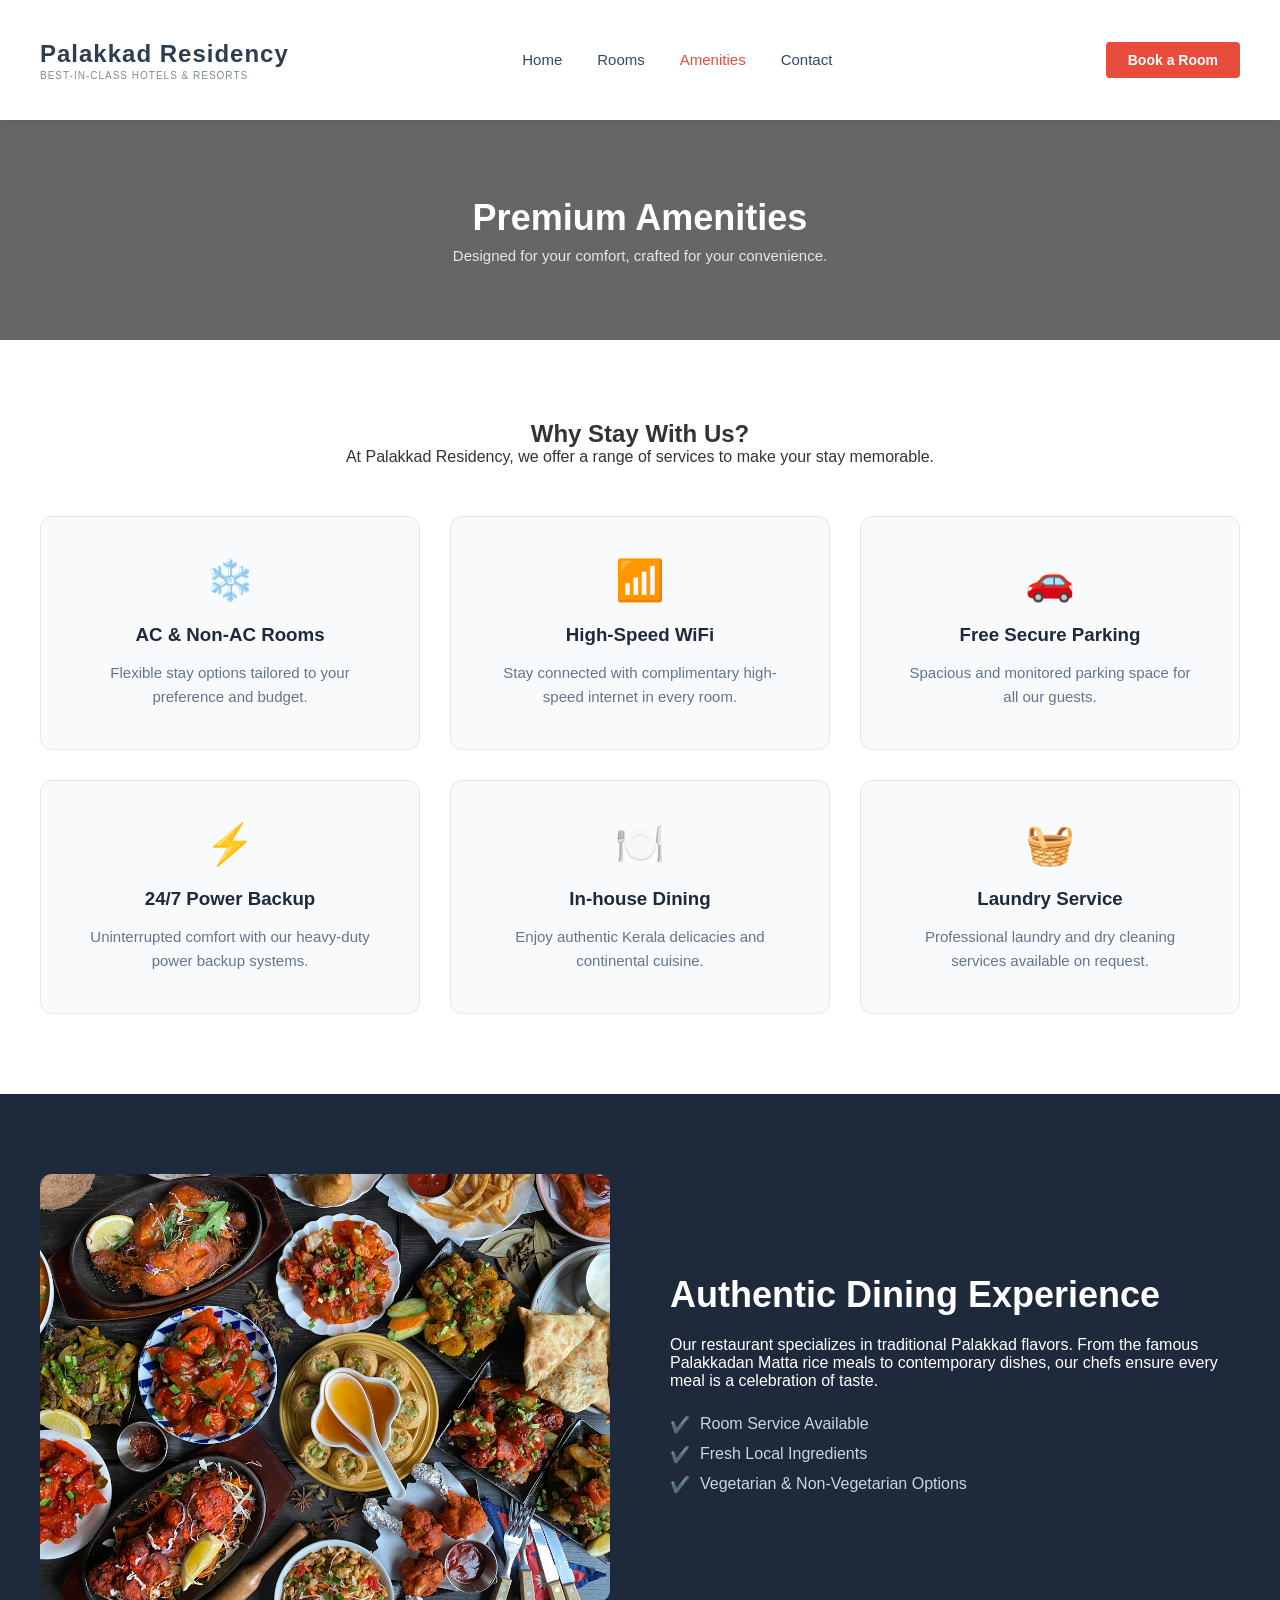
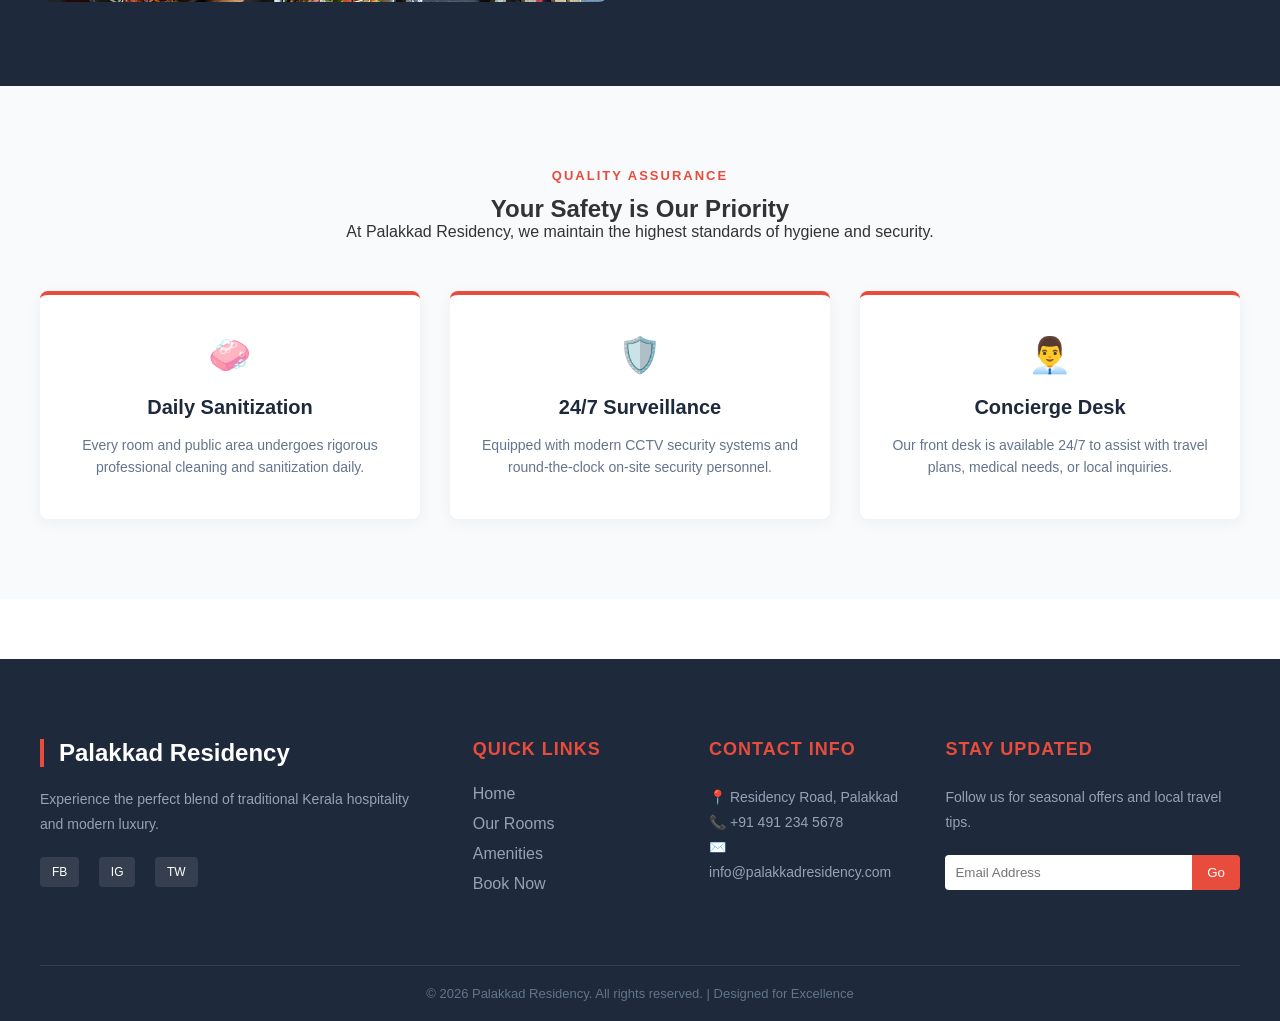
==== about.html @ 234099f1 "Add files via upload" ====
<!DOCTYPE html>
<html lang="en">
<head>
    <meta charset="UTF-8">
    <meta name="viewport" content="width=device-width, initial-scale=1.0">
    <title>Amenities | Palakkad Residency</title>
    <link rel="stylesheet" href="style.css">
</head>
<body>

    <header class="site-header">
        <div class="logo">
            <a href="index.html">
                <span class="brand-name">Palakkad Residency</span>
                <span class="brand-sub">Best-in-class Hotels & Resorts</span>
            </a>
        </div>
        <nav class="main-nav">
            <ul>
                <li><a href="index.html" class="nav-link">Home</a></li>
                <li><a href="rooms.html" class="nav-link">Rooms</a></li>
                <li><a href="about.html" class="nav-link active">Amenities</a></li>
                <li><a href="contact.html" class="nav-link">Contact</a></li>
            </ul>
        </nav>
        <div class="header-cta">
            <a href="booking.html" class="btn-primary">Book a Room</a>
        </div>
    </header>

    <main>
        <section class="page-title-banner" style="background-image: linear-gradient(rgba(0,0,0,0.6), rgba(0,0,0,0.6)), url('https://images.unsplash.com/photo-1566073771259-6a8506099945?auto=format&fit=crop&w=1920&q=80');">
            <h1>Premium Amenities</h1>
            <p>Designed for your comfort, crafted for your convenience.</p>
        </section>

        <section class="amenities-intro">
            <div class="section-title">
                <h2 style="text-align:center;">Why Stay With Us?</h2>
                <p style="text-align:center;">At Palakkad Residency, we offer a range of services to make your stay memorable.</p>
            </div>
            
            <div class="amenities-grid">
                <div class="amenity-card">
                    <div class="amenity-icon">❄️</div>
                    <h3>AC & Non-AC Rooms</h3>
                    <p>Flexible stay options tailored to your preference and budget.</p>
                </div>
                <div class="amenity-card">
                    <div class="amenity-icon">📶</div>
                    <h3>High-Speed WiFi</h3>
                    <p>Stay connected with complimentary high-speed internet in every room.</p>
                </div>
                <div class="amenity-card">
                    <div class="amenity-icon">🚗</div>
                    <h3>Free Secure Parking</h3>
                    <p>Spacious and monitored parking space for all our guests.</p>
                </div>
                <div class="amenity-card">
                    <div class="amenity-icon">⚡</div>
                    <h3>24/7 Power Backup</h3>
                    <p>Uninterrupted comfort with our heavy-duty power backup systems.</p>
                </div>
                <div class="amenity-card">
                    <div class="amenity-icon">🍽️</div>
                    <h3>In-house Dining</h3>
                    <p>Enjoy authentic Kerala delicacies and continental cuisine.</p>
                </div>
                <div class="amenity-card">
                    <div class="amenity-icon">🧺</div>
                    <h3>Laundry Service</h3>
                    <p>Professional laundry and dry cleaning services available on request.</p>
                </div>
            </div>
        </section>

        <section class="dining-highlight">
            <div class="highlight-container">
                <div class="highlight-image">
                    <img src="dining.avif" alt="Restaurant">
                </div>
                <div class="highlight-text">
                    <h2>Authentic Dining Experience</h2>
                    <p>Our restaurant specializes in traditional Palakkad flavors. From the famous Palakkadan Matta rice meals to contemporary dishes, our chefs ensure every meal is a celebration of taste.</p>
                    <ul class="check-list">
                        <li>Room Service Available</li>
                        <li>Fresh Local Ingredients</li>
                        <li>Vegetarian & Non-Vegetarian Options</li>
                    </ul>
                </div>
            </div>
        </section>
        <section class="standards-section">
            <div class="section-title" style="text-align: center; margin-bottom: 50px;">
                <span class="section-badge">Quality Assurance</span>
                <h2>Your Safety is Our Priority</h2>
                <p>At Palakkad Residency, we maintain the highest standards of hygiene and security.</p>
            </div>
        
            <div class="standards-grid">
                <div class="standard-item">
                    <div class="standard-icon">🧼</div>
                    <h4>Daily Sanitization</h4>
                    <p>Every room and public area undergoes rigorous professional cleaning and sanitization daily.</p>
                </div>
        
                <div class="standard-item">
                    <div class="standard-icon">🛡️</div>
                    <h4>24/7 Surveillance</h4>
                    <p>Equipped with modern CCTV security systems and round-the-clock on-site security personnel.</p>
                </div>
        
                <div class="standard-item">
                    <div class="standard-icon">👨‍💼</div>
                    <h4>Concierge Desk</h4>
                    <p>Our front desk is available 24/7 to assist with travel plans, medical needs, or local inquiries.</p>
                </div>
            </div>
        </section>
    </main>

    <footer class="site-footer">
        <div class="footer-container">
            <div class="footer-col">
                <h3 class="footer-logo">Palakkad Residency</h3>
                <p>Experience the perfect blend of traditional Kerala hospitality and modern luxury.</p>
                <div class="social-links">
                    <a href="#">FB</a>
                    <a href="#">IG</a>
                    <a href="#">TW</a>
                </div>
            </div>
    
            <div class="footer-col">
                <h4>Quick Links</h4>
                <ul>
                    <li><a href="index.html">Home</a></li>
                    <li><a href="rooms.html">Our Rooms</a></li>
                    <li><a href="about.html">Amenities</a></li>
                    <li><a href="booking.html">Book Now</a></li>
                </ul>
            </div>
    
            <div class="footer-col">
                <h4>Contact Info</h4>
                <p>📍 Residency Road, Palakkad</p>
                <p>📞 +91 491 234 5678</p>
                <p>✉️ info@palakkadresidency.com</p>
            </div>
    
            <div class="footer-col">
                <h4>Stay Updated</h4>
                <p>Follow us for seasonal offers and local travel tips.</p>
                <form class="footer-subscribe">
                    <input type="email" placeholder="Email Address">
                    <button type="submit">Go</button>
                </form>
            </div>
        </div>
    
        <div class="footer-bottom">
            <p>&copy; 2026 Palakkad Residency. All rights reserved. | Designed for Excellence</p>
        </div>
    </footer>

</body>
</html>
---- style.css ----
/* --- GLOBAL RESET & TYPOGRAPHY --- */
* {
    margin: 0;
    padding: 0;
    box-sizing: border-box;
}

body {
    font-family: 'Segoe UI', Tahoma, Geneva, Verdana, sans-serif;
    background-color: #ffffff;
    color: #333333;
    display: flex;
    flex-direction: column;
    min-height: 100vh;
}

/* --- GLOBAL NAVIGATION HEADER --- */
.site-header {
    display: flex;
    justify-content: space-between;
    align-items: center;
    padding: 15px 40px;
    background-color: #ffffff;
    box-shadow: 0 2px 10px rgba(0, 0, 0, 0.08);
    position: relative;
    z-index: 10;
    min-height: 120px;
    max-height: 150px;
}

.logo a {
    text-decoration: none;
    display: flex;
    flex-direction: column;
}

.brand-name {
    font-size: 24px;
    font-weight: bold;
    color: #2c3e50;
    letter-spacing: 1px;
}

.brand-sub {
    font-size: 10px; 
    color: #7f8c8d;
    text-transform: uppercase;
    letter-spacing: 1px; 
    margin-top: 2px;
}

.main-nav ul {
    display: flex;
    list-style: none;
    gap: 35px;
    margin-left: auto;
    margin-right: 40px;
}

.nav-link {
    text-decoration: none;
    color: #34495e;
    font-weight: 500;
    font-size: 15px;
    transition: color 0.2s ease;
}

.nav-link:hover, 
.nav-link.active {
    color: #e74c3c;
}

/* --- BUTTONS --- */
.btn-primary {
    display: inline-block;
    background-color: #e74c3c;
    color: #ffffff;
    text-decoration: none;
    padding: 10px 22px;
    border-radius: 4px;
    font-weight: 600;
    font-size: 14px;
    transition: background-color 0.2s ease;
}

.btn-primary:hover {
    background-color: #c0392b;
}

.btn-secondary {
    display: inline-block;
    background-color: transparent;
    color: #ffffff;
    border: 2px solid #ffffff;
    text-decoration: none;
    padding: 9px 22px;
    border-radius: 4px;
    font-weight: 600;
    font-size: 14px;
    transition: all 0.3s ease;
}

.btn-secondary:hover {
    background-color: #ffffff;
    color: #2c3e50;
}

/* --- HOMEPAGE HERO SLIDER --- */
.hero-section {
    position: relative;
    height: 85vh;
    width: 100%;
    overflow: hidden;
    display: flex;
    align-items: center;
    justify-content: center;
    text-align: center;
}

.hero-slider {
    position: absolute;
    top: 0;
    left: 0;
    width: 100%;
    height: 100%;
    z-index: 1;
}

.slide {
    position: absolute;
    top: 0;
    left: 0;
    width: 100%;
    height: 100%;
    background-size: cover;
    background-position: center;
    background-repeat: no-repeat;
    opacity: 0;
    animation: imageSlider 16s infinite ease-in-out;
}

.hero-slider::after {
    content: '';
    position: absolute;
    top: 0;
    left: 0;
    width: 100%;
    height: 100%;
    background: rgba(0, 0, 0, 0.5);
    z-index: 2;
}

.slide:nth-child(1) { animation-delay: 0s; }
.slide:nth-child(2) { animation-delay: 4s; }
.slide:nth-child(3) { animation-delay: 8s; }
.slide:nth-child(4) { animation-delay: 12s; }

@keyframes imageSlider {
    0% { opacity: 0; }
    5% { opacity: 1; }
    25% { opacity: 1; }
    30% { opacity: 0; }
    100% { opacity: 0; }
}

.hero-content {
    position: relative;
    z-index: 3;
    color: #ffffff;
    max-width: 750px;
    padding: 0 20px;
}

.hero-content h1 {
    font-size: 46px;
    font-weight: 700;
    margin-bottom: 20px;
}

.hero-content p {
    font-size: 18px;
    margin-bottom: 30px;
    line-height: 1.6;
}

.hero-buttons {
    display: flex;
    justify-content: center;
    gap: 20px;
}

/* --- ROOMS STANDALONE PAGE BANNER --- */
.page-title-banner {
    background: linear-gradient(rgba(0, 0, 0, 0.65), rgba(0, 0, 0, 0.65)), 
                url('https://images.unsplash.com/photo-1540555700478-4be289fbecef?auto=format&fit=crop&w=1920&q=80') no-repeat center center/cover;
    height: 220px;
    display: flex;
    flex-direction: column;
    justify-content: center;
    align-items: center;
    color: #ffffff;
    text-align: center;
    padding: 0 20px;
}

.page-title-banner h1 {
    font-size: 36px;
    margin-bottom: 8px;
}

.page-title-banner p {
    font-size: 15px;
    color: #e2e8f0;
    max-width: 550px;
}

/* --- ROOMS CARDS GRID LAYOUT --- */
.rooms-container {
    padding: 60px 40px;
    background-color: #f8fafc;
}

.rooms-grid {
    display: flex;
    justify-content: center;
    gap: 30px;
    flex-wrap: wrap;
    max-width: 1200px;
    margin: 0 auto;
}

.room-card {
    background: #ffffff;
    border-radius: 6px;
    overflow: hidden;
    box-shadow: 0 4px 12px rgba(0,0,0,0.04);
    width: 350px;
    display: flex;
    flex-direction: column;
    transition: transform 0.2s ease;
}

.room-card:hover {
    transform: translateY(-4px);
}

.room-image {
    height: 210px;
    background-size: cover;
    background-position: center;
    background-color: #cbd5e1;
}

.room-details {
    padding: 22px;
    display: flex;
    flex-direction: column;
    flex-grow: 1;
}

.room-details h3 {
    font-size: 20px;
    color: #1e293b;
    margin-bottom: 8px;
}

.room-desc {
    font-size: 14px;
    color: #64748b;
    line-height: 1.5;
    margin-bottom: 18px;
}

.room-variants {
    border-top: 1px solid #f1f5f9;
    border-bottom: 1px solid #f1f5f9;
    padding: 12px 0;
    margin-bottom: 18px;
}

.variant-row {
    display: flex;
    justify-content: space-between;
    font-size: 14px;
    color: #334155;
    margin-bottom: 6px;
}

.variant-row:last-child {
    margin-bottom: 0;
}

.variant-row .price {
    font-weight: 700;
    color: #e74c3c;
}

.variant-row .price small {
    font-weight: 400;
    color: #94a3b8;
    font-size: 11px;
}

.btn-room-book {
    display: block;
    text-align: center;
    background-color: #1e293b;
    color: #ffffff;
    text-decoration: none;
    padding: 11px;
    border-radius: 4px;
    font-weight: 600;
    font-size: 14px;
    transition: background-color 0.2s ease;
    margin-top: auto;
}

.btn-room-book:hover {
    background-color: #e74c3c;
}

/* --- MODERN FOOTER --- */
.site-footer {
    background-color: #1e293b;
    color: #f8fafc;
    padding: 80px 40px 20px;
    margin-top: 60px;
}

.footer-container {
    max-width: 1200px;
    margin: 0 auto;
    display: grid;
    grid-template-columns: 2fr 1fr 1fr 1.5fr;
    gap: 40px;
}

.footer-col h3.footer-logo {
    font-size: 24px;
    color: #ffffff;
    margin-bottom: 20px;
    border-left: 4px solid #e74c3c;
    padding-left: 15px;
}

.footer-col h4 {
    color: #e74c3c;
    margin-bottom: 25px;
    font-size: 18px;
    text-transform: uppercase;
    letter-spacing: 1px;
}

.footer-col p {
    font-size: 14px;
    line-height: 1.8;
    color: #94a3b8;
}

.footer-col ul {
    list-style: none;
}

.footer-col ul li {
    margin-bottom: 12px;
}

.footer-col ul li a {
    color: #94a3b8;
    text-decoration: none;
    transition: color 0.3s;
}

.footer-col ul li a:hover {
    color: #ffffff;
    padding-left: 5px;
}

/* Newsletter Input */
.footer-subscribe {
    display: flex;
    margin-top: 20px;
}

.footer-subscribe input {
    padding: 10px;
    border: none;
    border-radius: 4px 0 0 4px;
    width: 100%;
}

.footer-subscribe button {
    background: #e74c3c;
    color: white;
    border: none;
    padding: 10px 15px;
    border-radius: 0 4px 4px 0;
    cursor: pointer;
}

/* Social Icons Placeholder */
.social-links a {
    display: inline-block;
    margin-right: 15px;
    margin-top: 20px;
    color: #ffffff;
    background: rgba(255,255,255,0.1);
    padding: 8px 12px;
    border-radius: 4px;
    text-decoration: none;
    font-size: 12px;
}

/* Footer Bottom */
.footer-bottom {
    max-width: 1200px;
    margin: 60px auto 0;
    padding-top: 20px;
    border-top: 1px solid rgba(255,255,255,0.1);
    text-align: center;
    font-size: 13px;
    color: #64748b;
}

/* --- WELCOME / FEATURE SECTION --- */
.welcome-section {
    padding: 80px 40px;
    background-color: #ffffff;
}

.welcome-container {
    max-width: 1200px;
    margin: 0 auto;
    display: flex;
    align-items: center;
    gap: 60px; /* Space between text and image */
}

/* Left Content Column */
.welcome-content {
    flex: 1;
}

.section-badge {
    display: inline-block;
    color: #e74c3c;
    font-size: 13px;
    font-weight: 700;
    text-transform: uppercase;
    letter-spacing: 2px;
    margin-bottom: 12px;
}

.welcome-content h2 {
    font-size: 36px;
    color: #2c3e50;
    line-height: 1.3;
    margin-bottom: 20px;
}

.welcome-content p {
    color: #64748b;
    line-height: 1.7;
    font-size: 16px;
    margin-bottom: 30px;
}

/* Feature List Bullets */
.welcome-features {
    list-style: none;
    margin-bottom: 35px;
}

.welcome-features li {
    position: relative;
    padding-left: 25px;
    margin-bottom: 15px;
    color: #334155;
    font-size: 15px;
    line-height: 1.5;
}

/* Custom indicator dot for list items */
.welcome-features li::before {
    content: "✓";
    position: absolute;
    left: 0;
    top: 0;
    color: #e74c3c;
    font-weight: bold;
}

/* Right Image Column Layout */
.welcome-image-box {
    flex: 1;
    position: relative;
    display: flex;
    justify-content: center;
}

.featured-img {
    width: 100%;
    max-width: 500px;
    height: 400px;
    object-fit: cover;
    border-radius: 8px;
    box-shadow: 0 10px 30px rgba(0, 0, 0, 0.1);
}

/* Decorative badge overlapping the image corner */
.experience-badge {
    position: absolute;
    bottom: -20px;
    left: 20px;
    background-color: #1e293b;
    color: #ffffff;
    padding: 15px 25px;
    border-radius: 6px;
    box-shadow: 0 8px 20px rgba(0,0,0,0.15);
    border-left: 4px solid #e74c3c;
    text-align: center;
}

.experience-badge .years {
    display: block;
    font-size: 20px;
    font-weight: 700;
    color: #e74c3c;
    text-transform: uppercase;
}

.experience-badge .text {
    font-size: 12px;
    color: #94a3b8;
    text-transform: uppercase;
    letter-spacing: 1px;
}
/*amenities page*/
/* --- AMENITIES PAGE SPECIFIC --- */
.amenities-intro {
    padding: 80px 40px;
    background-color: #ffffff;
}

.amenities-grid {
    display: grid;
    grid-template-columns: repeat(auto-fit, minmax(300px, 1fr));
    gap: 30px;
    max-width: 1200px;
    margin: 50px auto 0;
}

.amenity-card {
    padding: 40px;
    background: #f8fafc;
    border-radius: 12px;
    text-align: center;
    transition: all 0.3s ease;
    border: 1px solid #e2e8f0;
}

.amenity-card:hover {
    background: #ffffff;
    box-shadow: 0 10px 30px rgba(0,0,0,0.08);
    transform: translateY(-5px);
    border-color: #e74c3c;
}

.amenity-icon {
    font-size: 40px;
    margin-bottom: 20px;
}

.amenity-card h3 {
    color: #1e293b;
    margin-bottom: 15px;
}

.amenity-card p {
    color: #64748b;
    font-size: 15px;
    line-height: 1.6;
}

/* --- DINING HIGHLIGHT --- */
.dining-highlight {
    padding: 80px 40px;
    background-color: #1e293b;
    color: #ffffff;
}

.highlight-container {
    max-width: 1200px;
    margin: 0 auto;
    display: flex;
    align-items: center;
    gap: 60px;
}

.highlight-image, .highlight-text {
    flex: 1;
}

.highlight-image img {
    width: 100%;
    border-radius: 12px;
}

.highlight-text h2 {
    font-size: 36px;
    margin-bottom: 20px;
}

.check-list {
    list-style: none;
    margin-top: 25px;
}

.check-list li {
    margin-bottom: 12px;
    padding-left: 30px;
    position: relative;
    color: #cbd5e1;
}

.check-list li::before {
    content: "✔️";
    position: absolute;
    left: 0;
    color: #e74c3c;
}

/* --- FEATURED ROOMS HOME SECTION --- */
.featured-rooms {
    padding: 80px 40px;
    background-color: #f8fafc;
}

.featured-grid {
    display: grid;
    grid-template-columns: repeat(auto-fit, minmax(300px, 1fr));
    gap: 30px;
    max-width: 1200px;
    margin: 0 auto;
}

.featured-item {
    background: #fff;
    border-radius: 12px;
    overflow: hidden;
    box-shadow: 0 4px 15px rgba(0,0,0,0.05);
}

.room-thumb {
    height: 250px;
    background-size: cover;
    background-position: center;
    position: relative;
}

.price-tag {
    position: absolute;
    bottom: 15px;
    left: 15px;
    background: #e74c3c;
    color: #fff;
    padding: 5px 15px;
    border-radius: 20px;
    font-size: 14px;
    font-weight: 600;
}

.room-info {
    padding: 20px;
}

.room-info h3 {
    margin-bottom: 5px;
    color: #1e293b;
}

.room-info p {
    color: #64748b;
    font-size: 14px;
    margin-bottom: 15px;
}

.link-text {
    text-decoration: none;
    color: #e74c3c;
    font-weight: 700;
    font-size: 14px;
}

.link-text:hover {
    text-decoration: underline;
}
/* --- TESTIMONIALS SECTION --- */
.testimonials-section {
    padding: 80px 40px;
    background-color: #ffffff; /* Reverting to white to contrast with the previous grey section */
}

.testimonials-grid {
    display: grid;
    grid-template-columns: repeat(auto-fit, minmax(300px, 1fr));
    gap: 30px;
    max-width: 1200px;
    margin: 0 auto;
}

.testimonial-card {
    background: #f1f5f9;
    padding: 40px;
    border-radius: 15px;
    position: relative;
    transition: transform 0.3s ease;
}

.testimonial-card:hover {
    transform: scale(1.02);
}

.quote-icon {
    font-size: 60px;
    color: #e74c3c;
    font-family: Georgia, serif;
    position: absolute;
    top: 10px;
    left: 20px;
    opacity: 0.2;
}

.review-text {
    font-style: italic;
    color: #475569;
    line-height: 1.8;
    margin-bottom: 20px;
    position: relative;
    z-index: 1;
}

.guest-info {
    border-top: 1px solid #cbd5e1;
    padding-top: 15px;
}

.guest-info strong {
    display: block;
    color: #1e293b;
    font-size: 16px;
}

.guest-info span {
    color: #94a3b8;
    font-size: 13px;
    text-transform: uppercase;
    letter-spacing: 1px;
}
/* --- COMPARISON TABLE --- */
.comparison-section {
    padding: 60px 40px;
    max-width: 1000px;
    margin: 0 auto;
}

.comparison-table {
    width: 100%;
    border-collapse: collapse;
    margin-top: 30px;
    background: #fff;
    box-shadow: 0 4px 10px rgba(0,0,0,0.05);
}

.comparison-table th, .comparison-table td {
    padding: 15px;
    border: 1px solid #e2e8f0;
    text-align: center;
}

.comparison-table th {
    background-color: #1e293b;
    color: #fff;
}

/* --- POLICIES --- */

/*
.policies-section {
    padding: 40px;
    background: #f8fafc;
    display: flex;
    justify-content: center;
    gap: 50px;
}

.policy-box h3 {
    margin-bottom: 15px;
    color: #e74c3c;
}
*/
/* --- AMENITIES BAR --- */
.common-amenities-bar {
    display: flex;
    justify-content: center;
    gap: 40px;
    padding: 40px 20px; /* Increased padding */
    background: #fff;
    border-bottom: 1px solid #edf2f7;
    font-weight: 600;
    color: #475569;
}
/* --- ENHANCED POLICIES SECTION --- */
.policies-wrapper {
    padding: 80px 40px;
    background-color: #f8fafc;
}

.policies-grid {
    display: flex;
    justify-content: center;
    gap: 30px;
    max-width: 1000px;
    margin: 0 auto;
}

.policy-card {
    flex: 1;
    background: #ffffff;
    padding: 40px;
    border-radius: 12px;
    box-shadow: 0 4px 20px rgba(0, 0, 0, 0.05);
    text-align: center;
    border: 1px solid #e2e8f0;
    transition: transform 0.3s ease;
}

.policy-card:hover {
    transform: translateY(-5px);
}

.policy-icon-circle {
    width: 60px;
    height: 60px;
    background: #fff5f5; /* Light red tint */
    border-radius: 50%;
    display: flex;
    align-items: center;
    justify-content: center;
    font-size: 24px;
    margin: 0 auto 20px;
    border: 2px solid #e74c3c;
}

.policy-card h3 {
    font-size: 22px;
    color: #1e293b;
    margin-bottom: 20px;
    text-transform: uppercase;
    letter-spacing: 1px;
}

/* Styling for the Timing Row */
.policy-time-row {
    display: flex;
    justify-content: space-around;
    border-top: 1px solid #f1f5f9;
    padding-top: 20px;
}

.time-item span {
    display: block;
    font-size: 13px;
    color: #64748b;
    text-transform: uppercase;
    margin-bottom: 5px;
}

.time-item strong {
    font-size: 18px;
    color: #e74c3c;
}

/* Styling for the List */
.policy-list {
    list-style: none;
    text-align: left;
    display: inline-block; /* Centers the list block */
}

.policy-list li {
    font-size: 15px;
    color: #475569;
    margin-bottom: 12px;
    padding-left: 25px;
    position: relative;
}

.policy-list li::before {
    content: "•";
    color: #e74c3c;
    font-weight: bold;
    position: absolute;
    left: 0;
    font-size: 20px;
    line-height: 15px;
}
/* --- SEARCH BAR --- */
.search-bar-container {
    max-width: 1100px;
    margin: 30px auto; /* Removed the negative margin to prevent overlap */
    background: #ffffff;
    padding: 20px 30px;
    border-radius: 12px;
    box-shadow: 0 10px 40px rgba(0,0,0,0.08);
    border: 1px solid #f1f5f9;
}

.availability-search {
    display: flex;
    justify-content: space-between;
    align-items: flex-end;
    gap: 15px;
}

.search-item {
    flex: 1;
}

.search-item label {
    display: block;
    font-size: 11px;
    font-weight: 800;
    text-transform: uppercase;
    color: #e74c3c;
    margin-bottom: 8px;
    letter-spacing: 1px;
}

.search-item input, 
.search-item select {
    width: 100%;
    padding: 12px;
    border: 1px solid #cbd5e1;
    border-radius: 6px;
    font-family: inherit;
    font-size: 14px;
    color: #1e293b;
    background-color: #f8fafc;
}

/* Make the button height match the inputs */
.btn-search {
    background: #1e293b;
    color: white;
    border: none;
    padding: 14px 30px;
    border-radius: 6px;
    font-weight: 700;
    font-size: 14px;
    cursor: pointer;
    transition: all 0.3s ease;
    height: 46px; /* Matches the input heights */
}

.btn-search:hover {
    background: #e74c3c;
    transform: translateY(-2px);
}

/* --- FAQ SECTION --- */
.faq-section {
    padding: 80px 40px;
    background: #ffffff;
}

.faq-grid {
    max-width: 900px;
    margin: 40px auto 0;
    display: grid;
    grid-template-columns: 1fr 1fr;
    gap: 40px;
}

.faq-item h4 {
    color: #1e293b;
    margin-bottom: 10px;
    font-size: 18px;
}

.faq-item p {
    color: #64748b;
    font-size: 14px;
    line-height: 1.6;
}
/* --- STANDARDS SECTION --- */
.standards-section {
    padding: 80px 40px;
    background-color: #f8fafc; /* Light grey to distinguish from the white dining section */
}

.standards-grid {
    display: flex;
    justify-content: center;
    gap: 30px;
    max-width: 1200px;
    margin: 0 auto;
}

.standard-item {
    flex: 1;
    background: #ffffff;
    padding: 40px 30px;
    border-radius: 8px;
    text-align: center;
    box-shadow: 0 4px 15px rgba(0,0,0,0.05);
    border-top: 4px solid #e74c3c; /* Red accent to match Palakkad Residency branding */
    transition: transform 0.3s ease;
}

.standard-item:hover {
    transform: translateY(-8px);
}

.standard-icon {
    font-size: 35px;
    margin-bottom: 20px;
}

.standard-item h4 {
    font-size: 20px;
    color: #1e293b;
    margin-bottom: 15px;
}

.standard-item p {
    font-size: 14px;
    color: #64748b;
    line-height: 1.6;
}
/* --- CONTACT PAGE SPECIFIC --- */
.contact-wrapper {
    max-width: 1200px;
    margin: 60px auto;
    display: flex;
    gap: 50px;
    padding: 0 20px;
}

.form-container {
    flex: 2;
}

.form-container h2 {
    font-size: 28px;
    color: #1e293b;
    margin-bottom: 10px;
}

.form-container p {
    color: #64748b;
    margin-bottom: 30px;
}

/* Form Styling */
.contact-form .form-group {
    margin-bottom: 20px;
}

.contact-form .form-row {
    display: flex;
    gap: 20px;
}

.contact-form label {
    display: block;
    font-size: 14px;
    font-weight: 700;
    color: #475569;
    margin-bottom: 8px;
}

.contact-form input, 
.contact-form select, 
.contact-form textarea {
    width: 100%;
    padding: 12px;
    border: 1px solid #cbd5e1;
    border-radius: 6px;
    font-family: inherit;
    font-size: 15px;
    background: #f8fafc;
}

.contact-form input:focus {
    outline: none;
    border-color: #e74c3c;
    background: #fff;
}

/* Sidebar Styling */
.contact-sidebar {
    flex: 1;
}

.contact-card {
    background: #1e293b;
    color: #fff;
    padding: 40px;
    border-radius: 12px;
    margin-bottom: 30px;
}

.contact-card h3 {
    margin-bottom: 25px;
    font-size: 22px;
    border-bottom: 2px solid #e74c3c;
    display: inline-block;
    padding-bottom: 5px;
}

.contact-item {
    display: flex;
    gap: 15px;
    margin-bottom: 20px;
}

.contact-item .icon { font-size: 20px; }
.contact-item p { font-size: 15px; color: #cbd5e1; line-height: 1.6; }

.map-box {
    border-radius: 12px;
    overflow: hidden;
    box-shadow: 0 10px 30px rgba(0,0,0,0.1);
}
/* --- BOOKING PAGE STYLES --- */
.booking-page {
    background-color: #f1f5f9;
    padding: 60px 20px;
    min-height: 80vh;
    display: flex;
    justify-content: center;
    align-items: center;
}

.booking-card, .success-card {
    background: #fff;
    width: 100%;
    max-width: 600px;
    padding: 40px;
    border-radius: 15px;
    box-shadow: 0 15px 35px rgba(0,0,0,0.1);
}

.booking-header {
    text-align: center;
    margin-bottom: 30px;
}

.booking-header h2 { color: #1e293b; margin-bottom: 10px; }

.form-section { margin-bottom: 25px; }
.form-section h4 { 
    color: #e74c3c; 
    font-size: 14px; 
    text-transform: uppercase; 
    margin-bottom: 15px; 
    border-bottom: 1px solid #eee;
    padding-bottom: 5px;
}

.booking-form input, .booking-form select {
    width: 100%;
    padding: 12px;
    margin-bottom: 15px;
    border: 1px solid #cbd5e1;
    border-radius: 6px;
}

.input-wrap { flex: 1; display: flex; flex-direction: column; }
.input-wrap label { font-size: 12px; margin-bottom: 5px; font-weight: bold; }

.btn-confirm {
    width: 100%;
    padding: 15px;
    background: #1e293b;
    color: white;
    border: none;
    border-radius: 6px;
    font-size: 16px;
    font-weight: 700;
    cursor: pointer;
    transition: background 0.3s;
}

.btn-confirm:hover { background: #e74c3c; }

/* --- SUCCESS MESSAGE --- */
.success-card { text-align: center; }
.success-icon { font-size: 60px; margin-bottom: 20px; }
.success-card h2 { color: #2ecc71; margin-bottom: 15px; }
.success-card p { color: #64748b; line-height: 1.6; margin-bottom: 20px; }
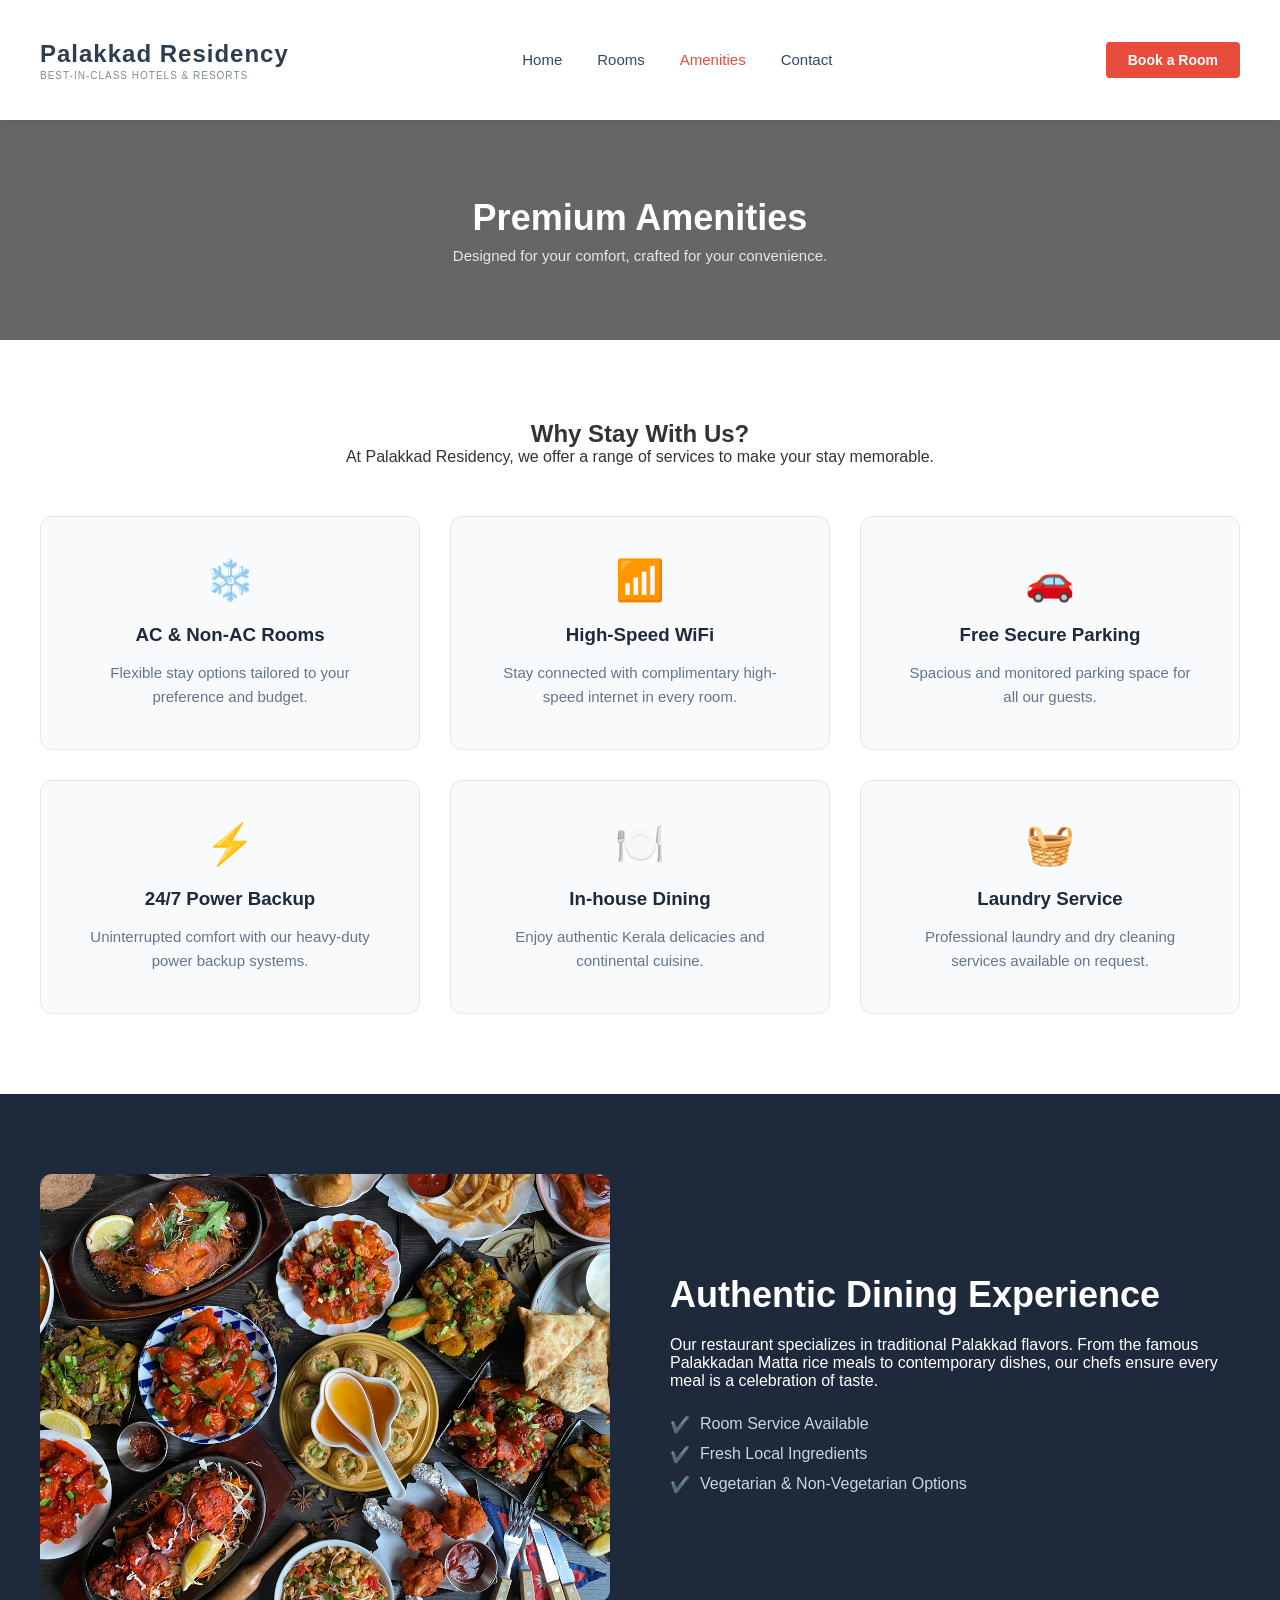
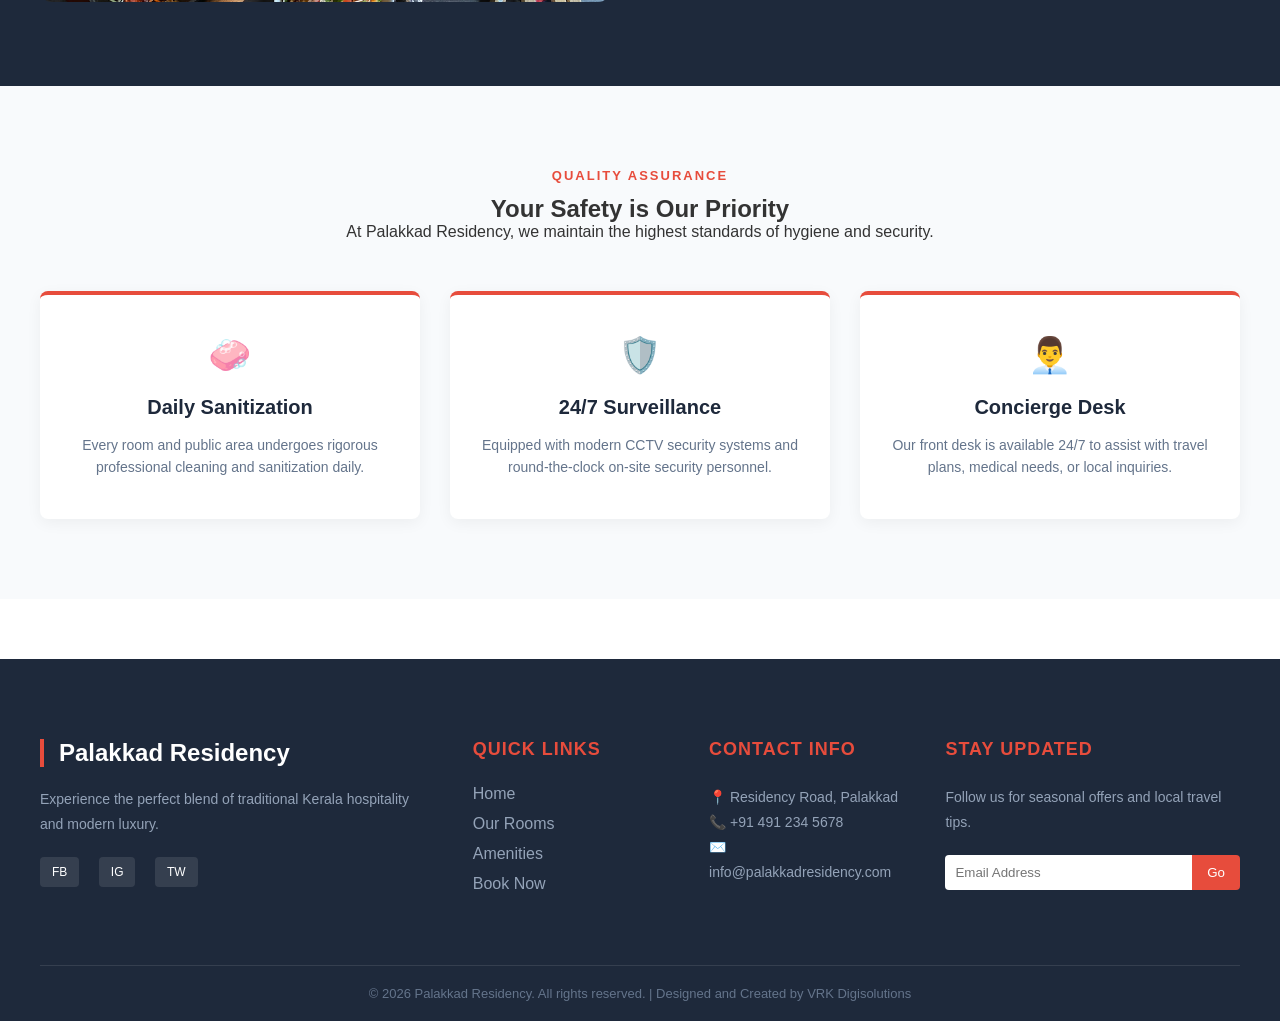
==== commit 39f877bf: "Update about.html" ====
--- a/about.html
+++ b/about.html
@@ -159,9 +159,9 @@
         </div>
     
         <div class="footer-bottom">
-            <p>&copy; 2026 Palakkad Residency. All rights reserved. | Designed for Excellence</p>
+            <p>&copy; 2026 Palakkad Residency. All rights reserved. | Designed and Created by VRK Digisolutions</p>
         </div>
     </footer>
 
 </body>
-</html>+</html>
